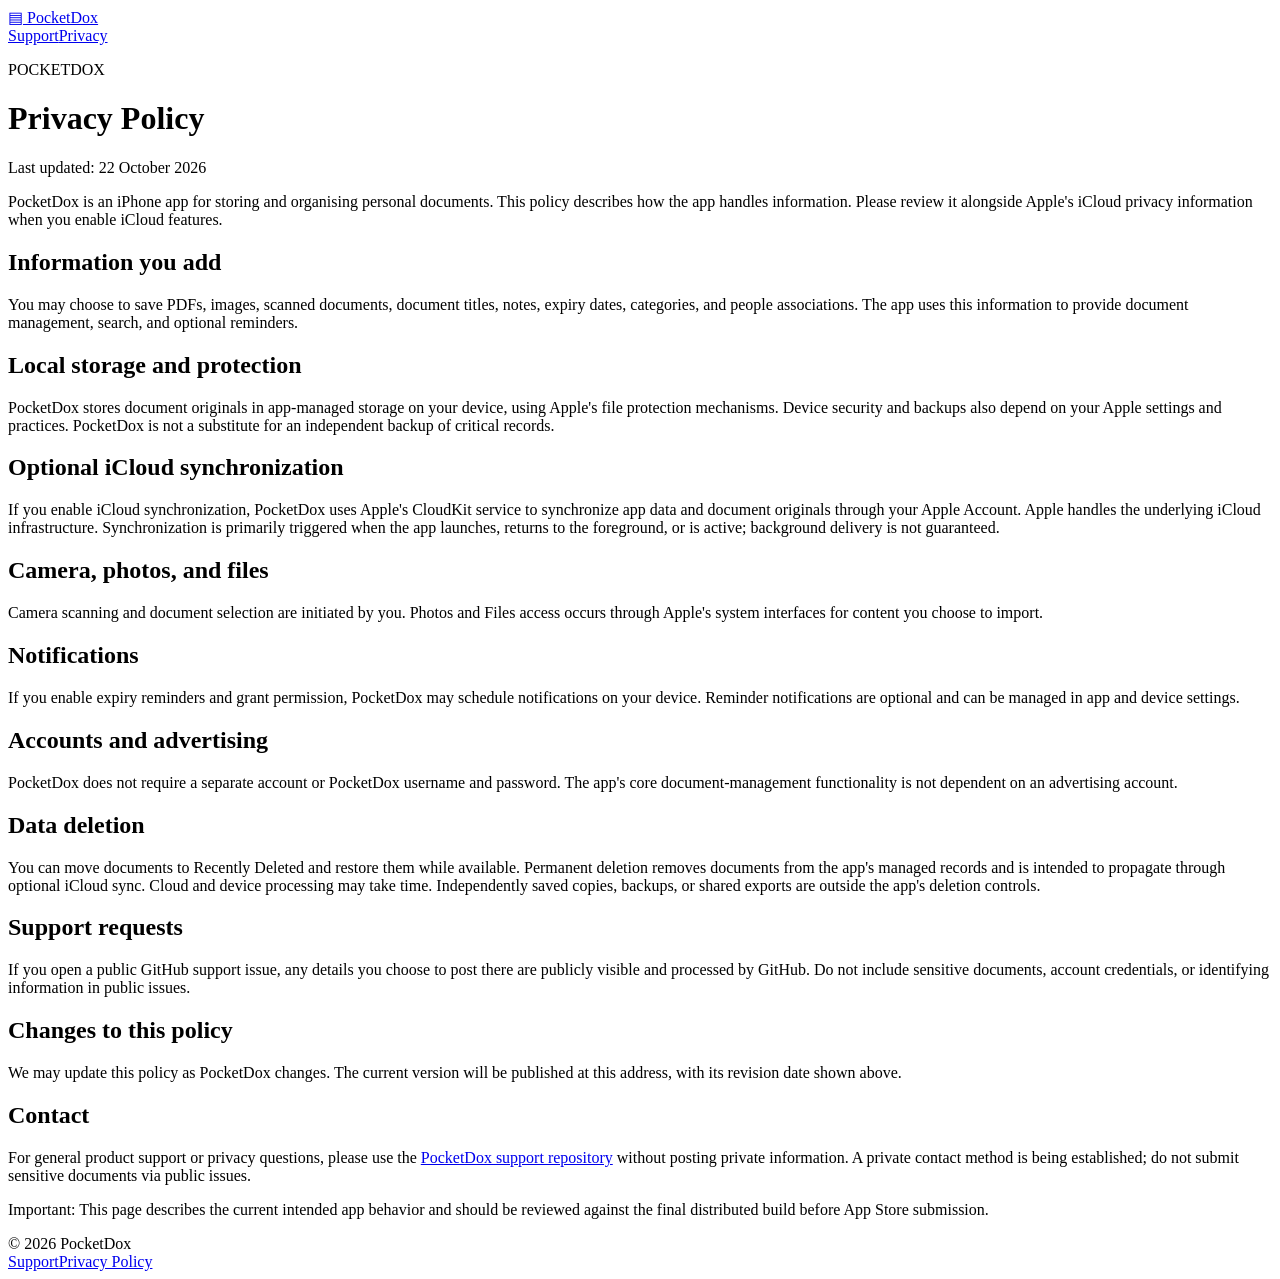
==== privacy.html @ bfcc425e "site: add PocketDox support and privacy site" ====
<!doctype html>
<html lang="en"><head><meta charset="utf-8"><meta name="viewport" content="width=device-width,initial-scale=1"><meta name="theme-color" content="#101e35"><meta name="description" content="PocketDox privacy policy."><title>Privacy Policy — PocketDox</title><link rel="stylesheet" href="style.css"></head><body><header class="top"><div class="wrap nav"><a class="wordmark" href="./"><span class="mark" aria-hidden="true">▤</span> PocketDox</a><nav aria-label="Main navigation"><a href="./">Support</a><a aria-current="page" href="privacy.html">Privacy</a></nav></div></header><main class="wrap policy"><p class="eyebrow">POCKETDOX</p><h1>Privacy Policy</h1><p class="updated">Last updated: 22 October 2026</p>
<p>PocketDox is an iPhone app for storing and organising personal documents. This policy describes how the app handles information. Please review it alongside Apple's iCloud privacy information when you enable iCloud features.</p>
<h2>Information you add</h2><p>You may choose to save PDFs, images, scanned documents, document titles, notes, expiry dates, categories, and people associations. The app uses this information to provide document management, search, and optional reminders.</p>
<h2>Local storage and protection</h2><p>PocketDox stores document originals in app-managed storage on your device, using Apple's file protection mechanisms. Device security and backups also depend on your Apple settings and practices. PocketDox is not a substitute for an independent backup of critical records.</p>
<h2>Optional iCloud synchronization</h2><p>If you enable iCloud synchronization, PocketDox uses Apple's CloudKit service to synchronize app data and document originals through your Apple Account. Apple handles the underlying iCloud infrastructure. Synchronization is primarily triggered when the app launches, returns to the foreground, or is active; background delivery is not guaranteed.</p>
<h2>Camera, photos, and files</h2><p>Camera scanning and document selection are initiated by you. Photos and Files access occurs through Apple's system interfaces for content you choose to import.</p>
<h2>Notifications</h2><p>If you enable expiry reminders and grant permission, PocketDox may schedule notifications on your device. Reminder notifications are optional and can be managed in app and device settings.</p>
<h2>Accounts and advertising</h2><p>PocketDox does not require a separate account or PocketDox username and password. The app's core document-management functionality is not dependent on an advertising account.</p>
<h2>Data deletion</h2><p>You can move documents to Recently Deleted and restore them while available. Permanent deletion removes documents from the app's managed records and is intended to propagate through optional iCloud sync. Cloud and device processing may take time. Independently saved copies, backups, or shared exports are outside the app's deletion controls.</p>
<h2>Support requests</h2><p>If you open a public GitHub support issue, any details you choose to post there are publicly visible and processed by GitHub. Do not include sensitive documents, account credentials, or identifying information in public issues.</p>
<h2>Changes to this policy</h2><p>We may update this policy as PocketDox changes. The current version will be published at this address, with its revision date shown above.</p>
<h2>Contact</h2><p>For general product support or privacy questions, please use the <a href="https://github.com/Butch-Works/pocketdox-support/issues/new">PocketDox support repository</a> without posting private information. A private contact method is being established; do not submit sensitive documents via public issues.</p>
<p class="updated">Important: This page describes the current intended app behavior and should be reviewed against the final distributed build before App Store submission.</p></main><footer><div class="wrap foot"><span>© 2026 PocketDox</span><div><a href="./">Support</a><a href="privacy.html">Privacy Policy</a></div></div></footer></body></html>
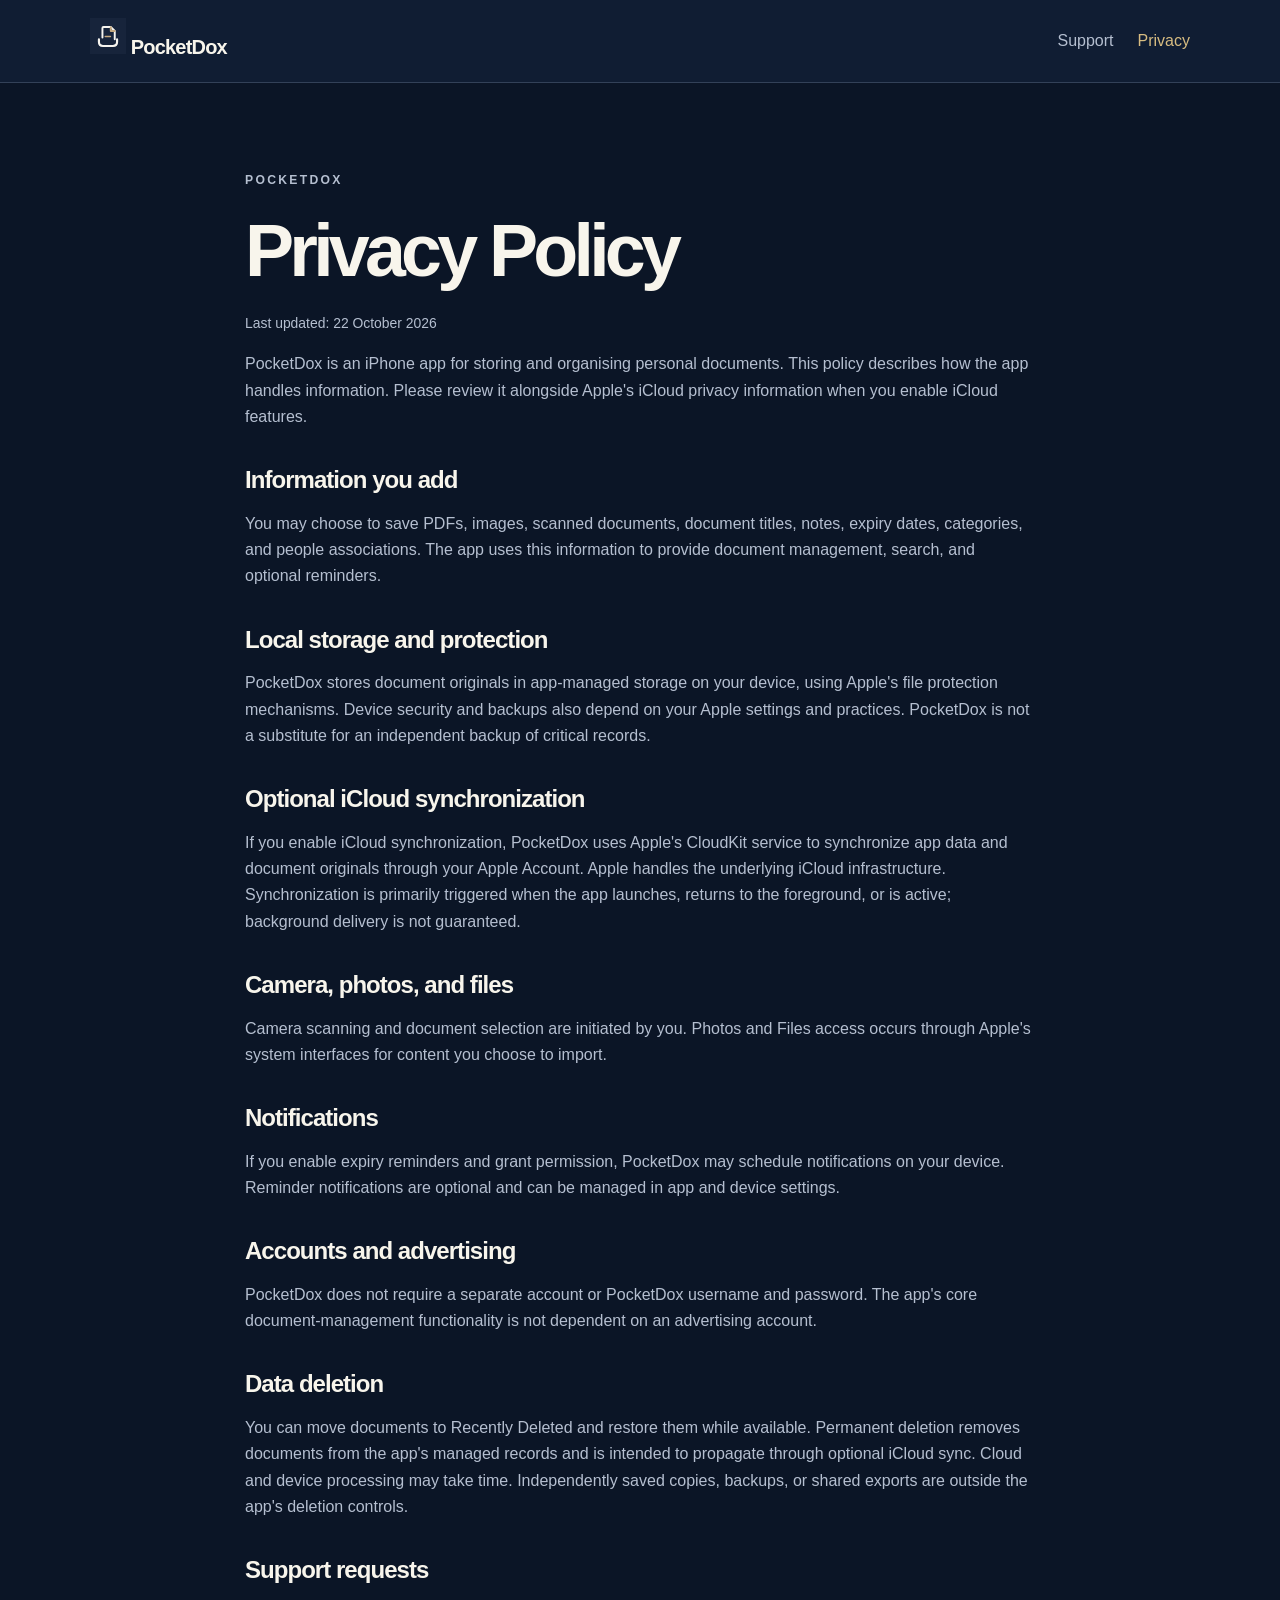
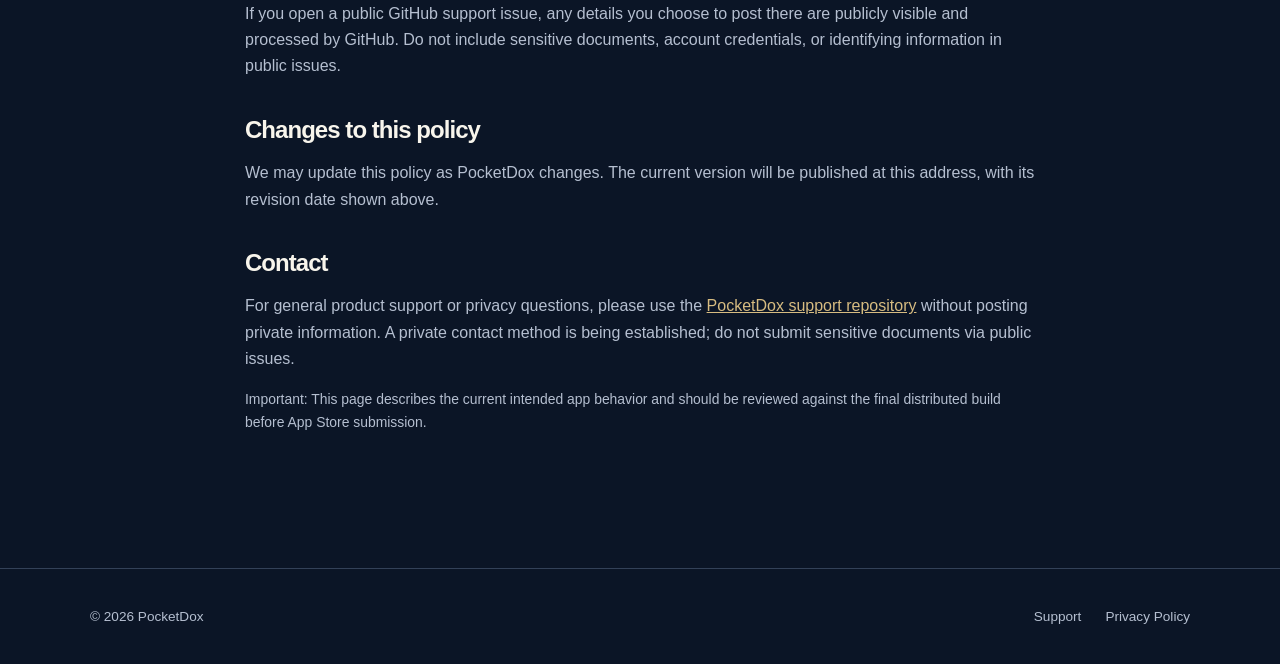
==== commit 82bd0697: "brand: use official PocketDox icon in site header and metadata" ====
--- a/privacy.html
+++ b/privacy.html
@@ -1,5 +1,5 @@
 <!doctype html>
-<html lang="en"><head><meta charset="utf-8"><meta name="viewport" content="width=device-width,initial-scale=1"><meta name="theme-color" content="#101e35"><meta name="description" content="PocketDox privacy policy."><title>Privacy Policy — PocketDox</title><link rel="stylesheet" href="style.css"></head><body><header class="top"><div class="wrap nav"><a class="wordmark" href="./"><span class="mark" aria-hidden="true">▤</span> PocketDox</a><nav aria-label="Main navigation"><a href="./">Support</a><a aria-current="page" href="privacy.html">Privacy</a></nav></div></header><main class="wrap policy"><p class="eyebrow">POCKETDOX</p><h1>Privacy Policy</h1><p class="updated">Last updated: 22 October 2026</p>
+<html lang="en"><head><meta charset="utf-8"><meta name="viewport" content="width=device-width,initial-scale=1"><meta name="theme-color" content="#101e35"><meta name="description" content="PocketDox privacy policy."><title>Privacy Policy — PocketDox</title><link rel="icon" type="image/svg+xml" href="assets/pocketdox-icon.svg"><link rel="apple-touch-icon" href="assets/pocketdox-icon.svg"><link rel="stylesheet" href="style.css"></head><body><header class="top"><div class="wrap nav"><a class="wordmark" href="./"><img class="brand-icon" src="assets/pocketdox-icon.svg" alt="" width="36" height="36"> PocketDox</a><nav aria-label="Main navigation"><a href="./">Support</a><a aria-current="page" href="privacy.html">Privacy</a></nav></div></header><main class="wrap policy"><p class="eyebrow">POCKETDOX</p><h1>Privacy Policy</h1><p class="updated">Last updated: 22 October 2026</p>
 <p>PocketDox is an iPhone app for storing and organising personal documents. This policy describes how the app handles information. Please review it alongside Apple's iCloud privacy information when you enable iCloud features.</p>
 <h2>Information you add</h2><p>You may choose to save PDFs, images, scanned documents, document titles, notes, expiry dates, categories, and people associations. The app uses this information to provide document management, search, and optional reminders.</p>
 <h2>Local storage and protection</h2><p>PocketDox stores document originals in app-managed storage on your device, using Apple's file protection mechanisms. Device security and backups also depend on your Apple settings and practices. PocketDox is not a substitute for an independent backup of critical records.</p>
--- a/style.css
+++ b/style.css
@@ -0,0 +1 @@
+:root{color-scheme:dark;--navy:#101e35;--deep:#0b1526;--gold:#d7bc81;--ivory:#f8f5ec;--muted:#b5bfd0;--line:#334158;font-family:-apple-system,BlinkMacSystemFont,"Segoe UI",sans-serif}*{box-sizing:border-box}html{scroll-behavior:smooth}body{margin:0;background:var(--deep);color:var(--ivory);line-height:1.65}a{color:inherit}.wrap{width:min(1100px,calc(100% - 44px));margin:auto}.top{background:rgba(16,30,53,.94);border-bottom:1px solid var(--line)}.nav,.foot{display:flex;align-items:center;justify-content:space-between;gap:20px}.nav{min-height:82px}.wordmark{text-decoration:none;font-weight:750;font-size:1.25rem;letter-spacing:-.04em}.mark{display:inline-grid;place-items:center;width:34px;height:34px;margin-right:7px;border:1px solid var(--gold);border-radius:10px;color:var(--gold)}nav,.foot div{display:flex;gap:24px}nav a,.foot a{text-decoration:none;color:var(--muted)}nav a:hover,nav a[aria-current=page],.foot a:hover{color:var(--gold)}.hero{padding:108px 0 108px}.eyebrow{font-size:.76rem;letter-spacing:.19em;font-weight:750;color:var(--gold)}h1{font-size:clamp(3rem,7.5vw,6rem);line-height:1.06;letter-spacing:-.065em;margin:22px 0}h1 em{font-style:normal;color:var(--gold)}.lead{font-size:1.2rem;color:var(--muted);max-width:600px}h2{font-size:clamp(1.8rem,3.6vw,2.8rem);line-height:1.18;letter-spacing:-.04em;margin:12px 0 30px}h3{font-size:1.21rem;margin:14px 0 10px;line-height:1.3}.section{padding:60px 0 90px}.grid{display:grid;grid-template-columns:repeat(3,1fr);gap:16px}.panel{background:var(--navy);border:1px solid var(--line);border-radius:18px;padding:30px}.panel p,.split p,.policy p{color:var(--muted)}.number{color:var(--gold);font-size:.82rem;font-weight:750}.action{display:inline-block;margin-top:25px;background:var(--gold);color:var(--deep);padding:13px 20px;text-decoration:none;font-weight:750;border-radius:10px}.action:hover{background:#f0d6a0}.split{display:grid;grid-template-columns:1.15fr 1fr;gap:55px;align-items:center}.split h2{max-width:430px}.textlink{color:var(--gold);font-weight:700}.contact .action{margin-top:8px}.small{font-size:.82rem}.policy{max-width:790px;padding:75px 0 120px}.policy h1{font-size:clamp(2.8rem,6vw,4.6rem)}.policy h2{font-size:1.5rem;margin:36px 0 9px}.policy a{color:var(--gold)}.updated{font-size:.87rem}footer{border-top:1px solid var(--line)}.foot{min-height:95px;color:var(--muted);font-size:.85rem}@media(max-width:800px){.grid{grid-template-columns:repeat(2,1fr)}.split{grid-template-columns:1fr;gap:18px}.hero{padding:76px 0}.section{padding:30px 0 60px}}@media(max-width:520px){.grid{grid-template-columns:1fr}.nav{min-height:70px}nav,.foot div{gap:14px}.foot{padding:22px 0;flex-wrap:wrap}h1{letter-spacing:-.05em}.panel{padding:23px}}@media(prefers-reduced-motion:reduce){html{scroll-behavior:auto}}
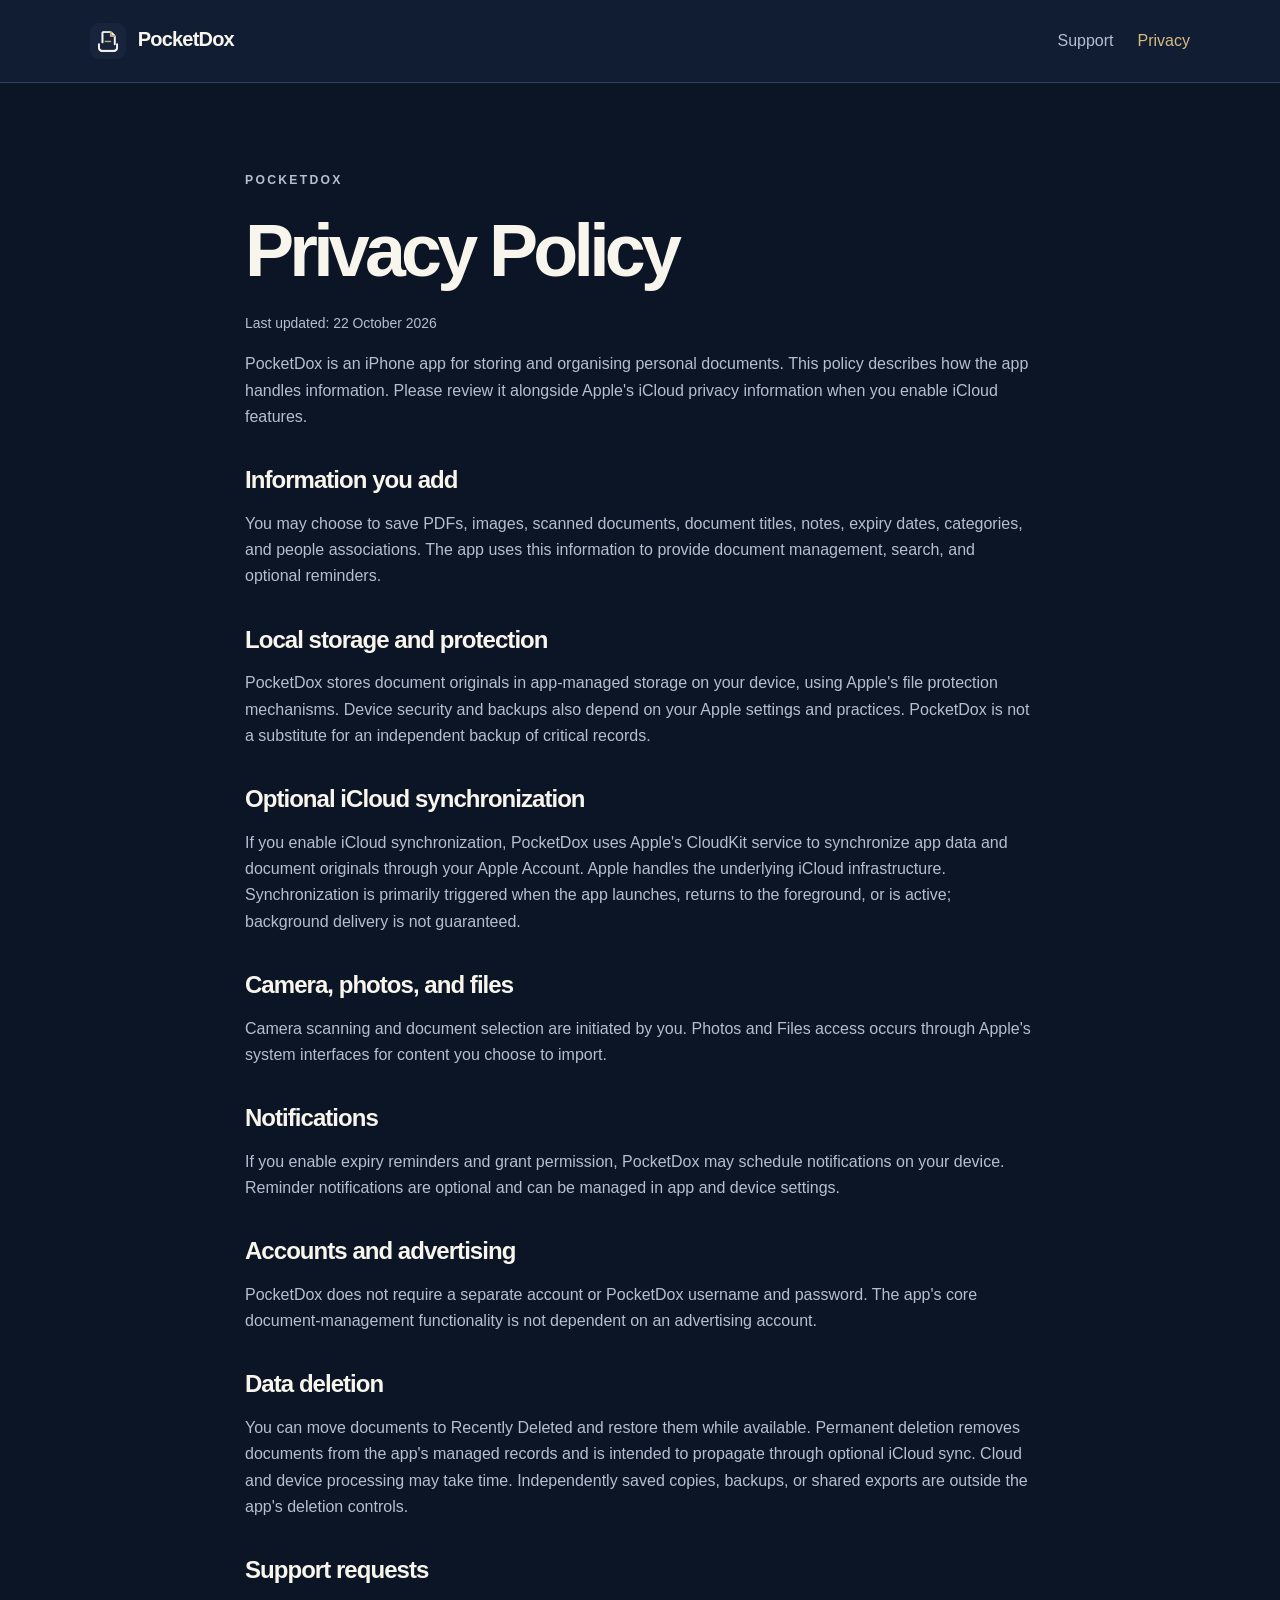
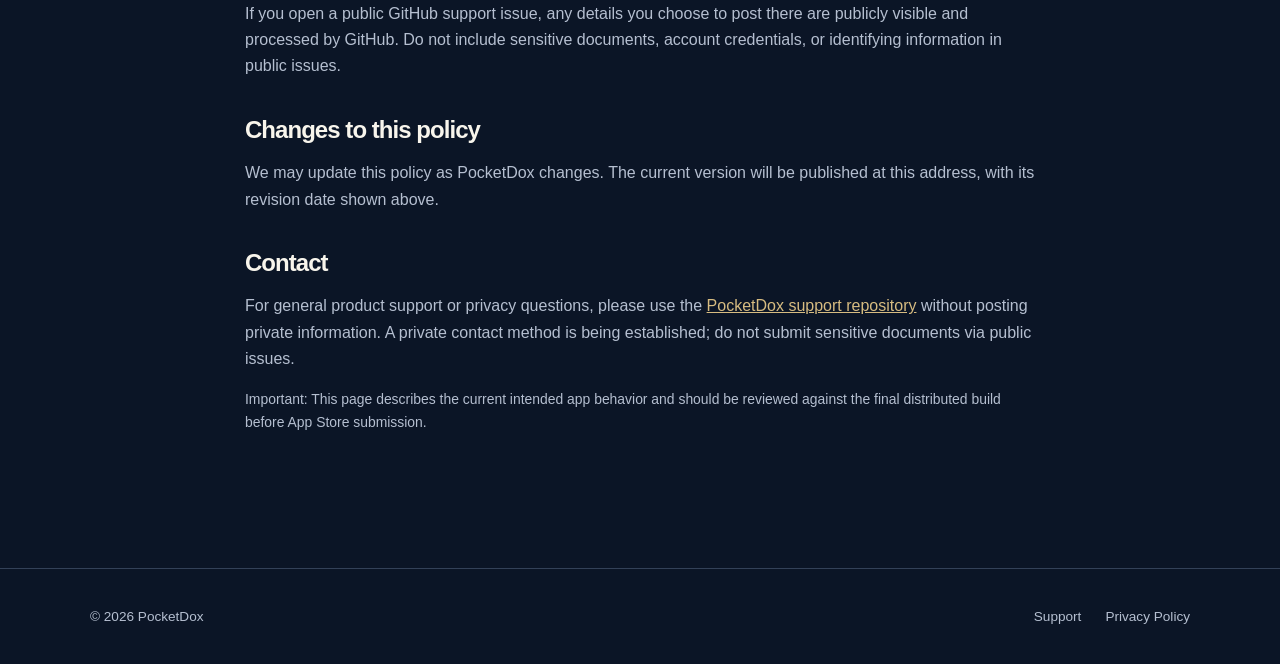
==== commit 85ffebd6: "brand: display exact iOS app icon instead of concept SVG" ====
--- a/privacy.html
+++ b/privacy.html
@@ -1,5 +1,5 @@
 <!doctype html>
-<html lang="en"><head><meta charset="utf-8"><meta name="viewport" content="width=device-width,initial-scale=1"><meta name="theme-color" content="#101e35"><meta name="description" content="PocketDox privacy policy."><title>Privacy Policy — PocketDox</title><link rel="icon" type="image/svg+xml" href="assets/pocketdox-icon.svg"><link rel="apple-touch-icon" href="assets/pocketdox-icon.svg"><link rel="stylesheet" href="style.css"></head><body><header class="top"><div class="wrap nav"><a class="wordmark" href="./"><img class="brand-icon" src="assets/pocketdox-icon.svg" alt="" width="36" height="36"> PocketDox</a><nav aria-label="Main navigation"><a href="./">Support</a><a aria-current="page" href="privacy.html">Privacy</a></nav></div></header><main class="wrap policy"><p class="eyebrow">POCKETDOX</p><h1>Privacy Policy</h1><p class="updated">Last updated: 22 October 2026</p>
+<html lang="en"><head><meta charset="utf-8"><meta name="viewport" content="width=device-width,initial-scale=1"><meta name="theme-color" content="#101e35"><meta name="description" content="PocketDox privacy policy."><title>Privacy Policy — PocketDox</title><link rel="icon" type="image/png" href="assets/pocketdox-app-icon.png"><link rel="apple-touch-icon" href="assets/pocketdox-app-icon.png"><link rel="stylesheet" href="style.css"></head><body><header class="top"><div class="wrap nav"><a class="wordmark" href="./"><img class="brand-icon" src="assets/pocketdox-app-icon.png" alt="" width="36" height="36"> PocketDox</a><nav aria-label="Main navigation"><a href="./">Support</a><a aria-current="page" href="privacy.html">Privacy</a></nav></div></header><main class="wrap policy"><p class="eyebrow">POCKETDOX</p><h1>Privacy Policy</h1><p class="updated">Last updated: 22 October 2026</p>
 <p>PocketDox is an iPhone app for storing and organising personal documents. This policy describes how the app handles information. Please review it alongside Apple's iCloud privacy information when you enable iCloud features.</p>
 <h2>Information you add</h2><p>You may choose to save PDFs, images, scanned documents, document titles, notes, expiry dates, categories, and people associations. The app uses this information to provide document management, search, and optional reminders.</p>
 <h2>Local storage and protection</h2><p>PocketDox stores document originals in app-managed storage on your device, using Apple's file protection mechanisms. Device security and backups also depend on your Apple settings and practices. PocketDox is not a substitute for an independent backup of critical records.</p>
--- a/style.css
+++ b/style.css
@@ -1 +1,2 @@
-:root{color-scheme:dark;--navy:#101e35;--deep:#0b1526;--gold:#d7bc81;--ivory:#f8f5ec;--muted:#b5bfd0;--line:#334158;font-family:-apple-system,BlinkMacSystemFont,"Segoe UI",sans-serif}*{box-sizing:border-box}html{scroll-behavior:smooth}body{margin:0;background:var(--deep);color:var(--ivory);line-height:1.65}a{color:inherit}.wrap{width:min(1100px,calc(100% - 44px));margin:auto}.top{background:rgba(16,30,53,.94);border-bottom:1px solid var(--line)}.nav,.foot{display:flex;align-items:center;justify-content:space-between;gap:20px}.nav{min-height:82px}.wordmark{text-decoration:none;font-weight:750;font-size:1.25rem;letter-spacing:-.04em}.mark{display:inline-grid;place-items:center;width:34px;height:34px;margin-right:7px;border:1px solid var(--gold);border-radius:10px;color:var(--gold)}nav,.foot div{display:flex;gap:24px}nav a,.foot a{text-decoration:none;color:var(--muted)}nav a:hover,nav a[aria-current=page],.foot a:hover{color:var(--gold)}.hero{padding:108px 0 108px}.eyebrow{font-size:.76rem;letter-spacing:.19em;font-weight:750;color:var(--gold)}h1{font-size:clamp(3rem,7.5vw,6rem);line-height:1.06;letter-spacing:-.065em;margin:22px 0}h1 em{font-style:normal;color:var(--gold)}.lead{font-size:1.2rem;color:var(--muted);max-width:600px}h2{font-size:clamp(1.8rem,3.6vw,2.8rem);line-height:1.18;letter-spacing:-.04em;margin:12px 0 30px}h3{font-size:1.21rem;margin:14px 0 10px;line-height:1.3}.section{padding:60px 0 90px}.grid{display:grid;grid-template-columns:repeat(3,1fr);gap:16px}.panel{background:var(--navy);border:1px solid var(--line);border-radius:18px;padding:30px}.panel p,.split p,.policy p{color:var(--muted)}.number{color:var(--gold);font-size:.82rem;font-weight:750}.action{display:inline-block;margin-top:25px;background:var(--gold);color:var(--deep);padding:13px 20px;text-decoration:none;font-weight:750;border-radius:10px}.action:hover{background:#f0d6a0}.split{display:grid;grid-template-columns:1.15fr 1fr;gap:55px;align-items:center}.split h2{max-width:430px}.textlink{color:var(--gold);font-weight:700}.contact .action{margin-top:8px}.small{font-size:.82rem}.policy{max-width:790px;padding:75px 0 120px}.policy h1{font-size:clamp(2.8rem,6vw,4.6rem)}.policy h2{font-size:1.5rem;margin:36px 0 9px}.policy a{color:var(--gold)}.updated{font-size:.87rem}footer{border-top:1px solid var(--line)}.foot{min-height:95px;color:var(--muted);font-size:.85rem}@media(max-width:800px){.grid{grid-template-columns:repeat(2,1fr)}.split{grid-template-columns:1fr;gap:18px}.hero{padding:76px 0}.section{padding:30px 0 60px}}@media(max-width:520px){.grid{grid-template-columns:1fr}.nav{min-height:70px}nav,.foot div{gap:14px}.foot{padding:22px 0;flex-wrap:wrap}h1{letter-spacing:-.05em}.panel{padding:23px}}@media(prefers-reduced-motion:reduce){html{scroll-behavior:auto}}+:root{color-scheme:dark;--navy:#101e35;--deep:#0b1526;--gold:#d7bc81;--ivory:#f8f5ec;--muted:#b5bfd0;--line:#334158;font-family:-apple-system,BlinkMacSystemFont,"Segoe UI",sans-serif}*{box-sizing:border-box}html{scroll-behavior:smooth}body{margin:0;background:var(--deep);color:var(--ivory);line-height:1.65}a{color:inherit}.wrap{width:min(1100px,calc(100% - 44px));margin:auto}.top{background:rgba(16,30,53,.94);border-bottom:1px solid var(--line)}.nav,.foot{display:flex;align-items:center;justify-content:space-between;gap:20px}.nav{min-height:82px}.wordmark{text-decoration:none;font-weight:750;font-size:1.25rem;letter-spacing:-.04em}.mark{display:inline-grid;place-items:center;width:34px;height:34px;margin-right:7px;border:1px solid var(--gold);border-radius:10px;color:var(--gold)}nav,.foot div{display:flex;gap:24px}nav a,.foot a{text-decoration:none;color:var(--muted)}nav a:hover,nav a[aria-current=page],.foot a:hover{color:var(--gold)}.hero{padding:108px 0 108px}.eyebrow{font-size:.76rem;letter-spacing:.19em;font-weight:750;color:var(--gold)}h1{font-size:clamp(3rem,7.5vw,6rem);line-height:1.06;letter-spacing:-.065em;margin:22px 0}h1 em{font-style:normal;color:var(--gold)}.lead{font-size:1.2rem;color:var(--muted);max-width:600px}h2{font-size:clamp(1.8rem,3.6vw,2.8rem);line-height:1.18;letter-spacing:-.04em;margin:12px 0 30px}h3{font-size:1.21rem;margin:14px 0 10px;line-height:1.3}.section{padding:60px 0 90px}.grid{display:grid;grid-template-columns:repeat(3,1fr);gap:16px}.panel{background:var(--navy);border:1px solid var(--line);border-radius:18px;padding:30px}.panel p,.split p,.policy p{color:var(--muted)}.number{color:var(--gold);font-size:.82rem;font-weight:750}.action{display:inline-block;margin-top:25px;background:var(--gold);color:var(--deep);padding:13px 20px;text-decoration:none;font-weight:750;border-radius:10px}.action:hover{background:#f0d6a0}.split{display:grid;grid-template-columns:1.15fr 1fr;gap:55px;align-items:center}.split h2{max-width:430px}.textlink{color:var(--gold);font-weight:700}.contact .action{margin-top:8px}.small{font-size:.82rem}.policy{max-width:790px;padding:75px 0 120px}.policy h1{font-size:clamp(2.8rem,6vw,4.6rem)}.policy h2{font-size:1.5rem;margin:36px 0 9px}.policy a{color:var(--gold)}.updated{font-size:.87rem}footer{border-top:1px solid var(--line)}.foot{min-height:95px;color:var(--muted);font-size:.85rem}@media(max-width:800px){.grid{grid-template-columns:repeat(2,1fr)}.split{grid-template-columns:1fr;gap:18px}.hero{padding:76px 0}.section{padding:30px 0 60px}}@media(max-width:520px){.grid{grid-template-columns:1fr}.nav{min-height:70px}nav,.foot div{gap:14px}.foot{padding:22px 0;flex-wrap:wrap}h1{letter-spacing:-.05em}.panel{padding:23px}}@media(prefers-reduced-motion:reduce){html{scroll-behavior:auto}}
+.brand-icon{display:inline-block;vertical-align:middle;border-radius:9px;margin-right:7px}.hero-icon{display:block;border-radius:20px;margin-bottom:24px;box-shadow:0 12px 36px rgba(0,0,0,.2)}
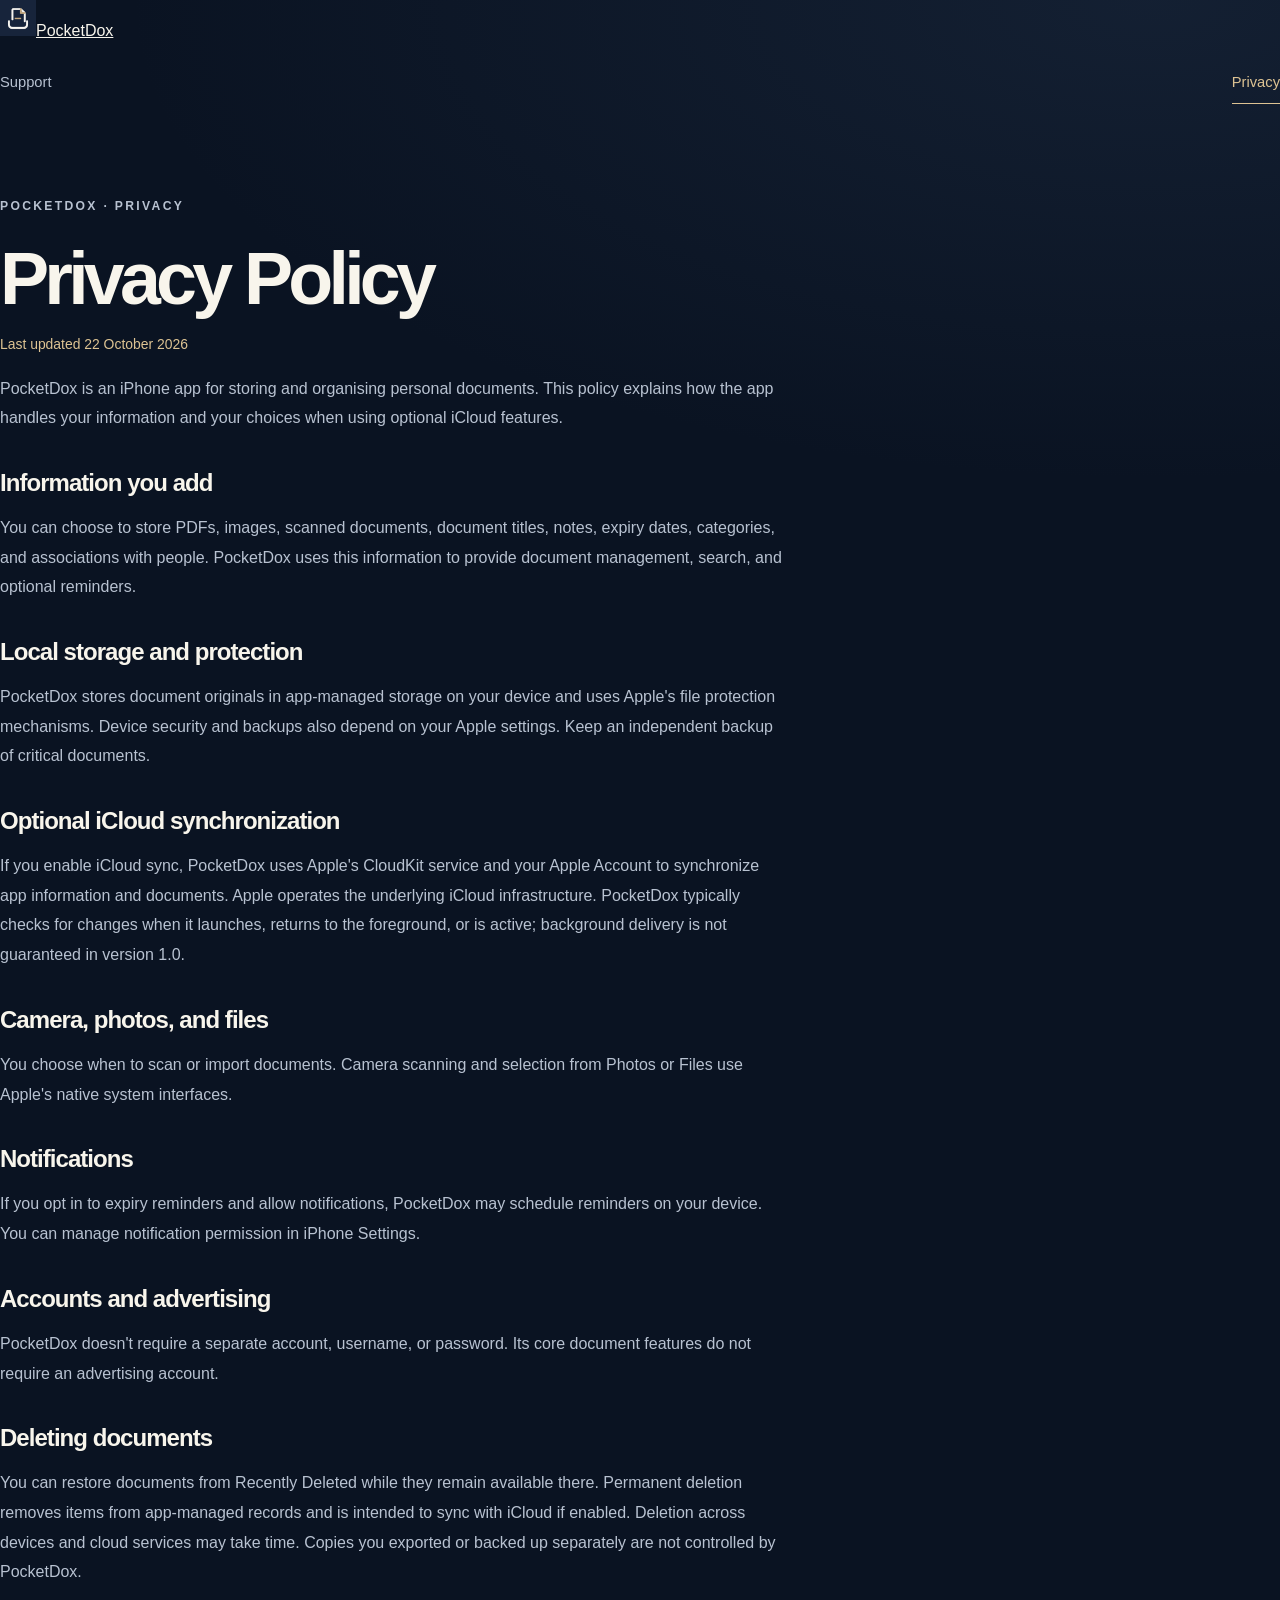
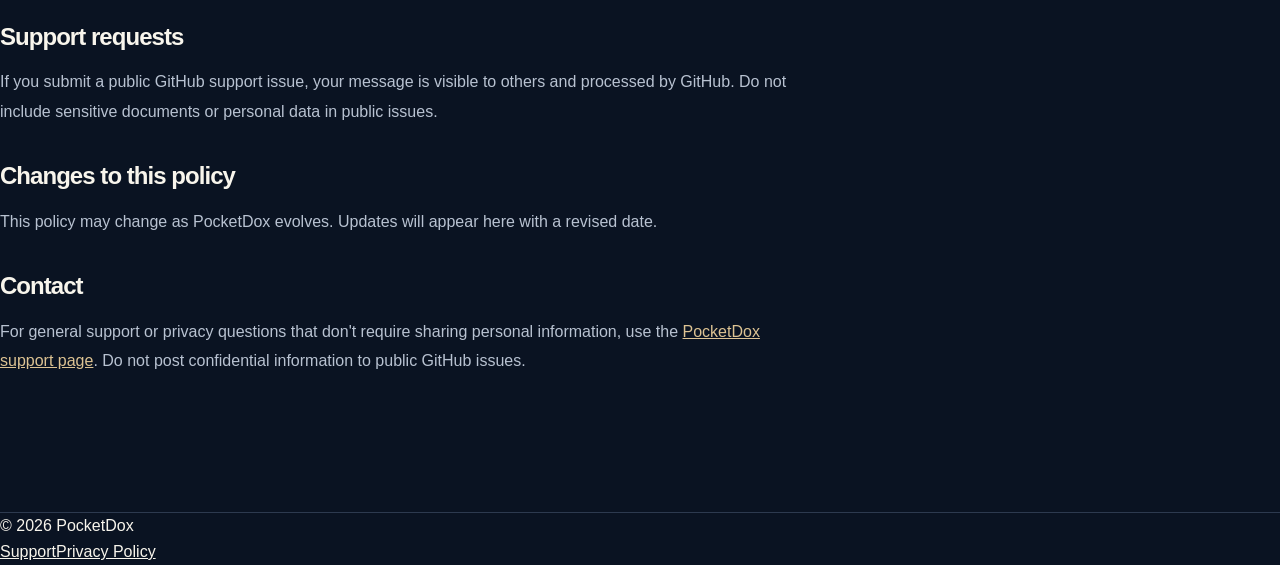
==== commit 21424880: "design: align support site with PocketDox app branding and simplify UX" ====
--- a/privacy.html
+++ b/privacy.html
@@ -1,14 +1,27 @@
 <!doctype html>
-<html lang="en"><head><meta charset="utf-8"><meta name="viewport" content="width=device-width,initial-scale=1"><meta name="theme-color" content="#101e35"><meta name="description" content="PocketDox privacy policy."><title>Privacy Policy — PocketDox</title><link rel="icon" type="image/png" href="assets/pocketdox-app-icon.png"><link rel="apple-touch-icon" href="assets/pocketdox-app-icon.png"><link rel="stylesheet" href="style.css"></head><body><header class="top"><div class="wrap nav"><a class="wordmark" href="./"><img class="brand-icon" src="assets/pocketdox-app-icon.png" alt="" width="36" height="36"> PocketDox</a><nav aria-label="Main navigation"><a href="./">Support</a><a aria-current="page" href="privacy.html">Privacy</a></nav></div></header><main class="wrap policy"><p class="eyebrow">POCKETDOX</p><h1>Privacy Policy</h1><p class="updated">Last updated: 22 October 2026</p>
-<p>PocketDox is an iPhone app for storing and organising personal documents. This policy describes how the app handles information. Please review it alongside Apple's iCloud privacy information when you enable iCloud features.</p>
-<h2>Information you add</h2><p>You may choose to save PDFs, images, scanned documents, document titles, notes, expiry dates, categories, and people associations. The app uses this information to provide document management, search, and optional reminders.</p>
-<h2>Local storage and protection</h2><p>PocketDox stores document originals in app-managed storage on your device, using Apple's file protection mechanisms. Device security and backups also depend on your Apple settings and practices. PocketDox is not a substitute for an independent backup of critical records.</p>
-<h2>Optional iCloud synchronization</h2><p>If you enable iCloud synchronization, PocketDox uses Apple's CloudKit service to synchronize app data and document originals through your Apple Account. Apple handles the underlying iCloud infrastructure. Synchronization is primarily triggered when the app launches, returns to the foreground, or is active; background delivery is not guaranteed.</p>
-<h2>Camera, photos, and files</h2><p>Camera scanning and document selection are initiated by you. Photos and Files access occurs through Apple's system interfaces for content you choose to import.</p>
-<h2>Notifications</h2><p>If you enable expiry reminders and grant permission, PocketDox may schedule notifications on your device. Reminder notifications are optional and can be managed in app and device settings.</p>
-<h2>Accounts and advertising</h2><p>PocketDox does not require a separate account or PocketDox username and password. The app's core document-management functionality is not dependent on an advertising account.</p>
-<h2>Data deletion</h2><p>You can move documents to Recently Deleted and restore them while available. Permanent deletion removes documents from the app's managed records and is intended to propagate through optional iCloud sync. Cloud and device processing may take time. Independently saved copies, backups, or shared exports are outside the app's deletion controls.</p>
-<h2>Support requests</h2><p>If you open a public GitHub support issue, any details you choose to post there are publicly visible and processed by GitHub. Do not include sensitive documents, account credentials, or identifying information in public issues.</p>
-<h2>Changes to this policy</h2><p>We may update this policy as PocketDox changes. The current version will be published at this address, with its revision date shown above.</p>
-<h2>Contact</h2><p>For general product support or privacy questions, please use the <a href="https://github.com/Butch-Works/pocketdox-support/issues/new">PocketDox support repository</a> without posting private information. A private contact method is being established; do not submit sensitive documents via public issues.</p>
-<p class="updated">Important: This page describes the current intended app behavior and should be reviewed against the final distributed build before App Store submission.</p></main><footer><div class="wrap foot"><span>© 2026 PocketDox</span><div><a href="./">Support</a><a href="privacy.html">Privacy Policy</a></div></div></footer></body></html>+<html lang="en">
+<head>
+  <meta charset="utf-8"><meta name="viewport" content="width=device-width, initial-scale=1">
+  <meta name="theme-color" content="#FCFBF8"><meta name="description" content="How PocketDox handles your documents and optional iCloud sync.">
+  <title>Privacy Policy — PocketDox</title>
+  <link rel="icon" type="image/png" href="assets/pocketdox-app-icon.png"><link rel="apple-touch-icon" href="assets/pocketdox-app-icon.png"><link rel="stylesheet" href="style.css">
+</head>
+<body>
+<a class="skip-link" href="#main">Skip to content</a>
+<header class="site-header"><div class="shell header-inner"><a class="brand" href="./" aria-label="PocketDox home"><img src="assets/pocketdox-app-icon.png" alt="" width="36" height="36"><span>PocketDox</span></a><nav class="nav" aria-label="Main navigation"><a href="./">Support</a><a class="current" aria-current="page" href="privacy.html">Privacy</a></nav></div></header>
+<main id="main" class="shell policy">
+<p class="eyebrow">POCKETDOX · PRIVACY</p><h1>Privacy Policy</h1><p class="updated">Last updated 22 October 2026</p>
+<p class="policy-intro">PocketDox is an iPhone app for storing and organising personal documents. This policy explains how the app handles your information and your choices when using optional iCloud features.</p>
+<h2>Information you add</h2><p>You can choose to store PDFs, images, scanned documents, document titles, notes, expiry dates, categories, and associations with people. PocketDox uses this information to provide document management, search, and optional reminders.</p>
+<h2>Local storage and protection</h2><p>PocketDox stores document originals in app-managed storage on your device and uses Apple's file protection mechanisms. Device security and backups also depend on your Apple settings. Keep an independent backup of critical documents.</p>
+<h2>Optional iCloud synchronization</h2><p>If you enable iCloud sync, PocketDox uses Apple's CloudKit service and your Apple Account to synchronize app information and documents. Apple operates the underlying iCloud infrastructure. PocketDox typically checks for changes when it launches, returns to the foreground, or is active; background delivery is not guaranteed in version 1.0.</p>
+<h2>Camera, photos, and files</h2><p>You choose when to scan or import documents. Camera scanning and selection from Photos or Files use Apple's native system interfaces.</p>
+<h2>Notifications</h2><p>If you opt in to expiry reminders and allow notifications, PocketDox may schedule reminders on your device. You can manage notification permission in iPhone Settings.</p>
+<h2>Accounts and advertising</h2><p>PocketDox doesn't require a separate account, username, or password. Its core document features do not require an advertising account.</p>
+<h2>Deleting documents</h2><p>You can restore documents from Recently Deleted while they remain available there. Permanent deletion removes items from app-managed records and is intended to sync with iCloud if enabled. Deletion across devices and cloud services may take time. Copies you exported or backed up separately are not controlled by PocketDox.</p>
+<h2>Support requests</h2><p>If you submit a public GitHub support issue, your message is visible to others and processed by GitHub. Do not include sensitive documents or personal data in public issues.</p>
+<h2>Changes to this policy</h2><p>This policy may change as PocketDox evolves. Updates will appear here with a revised date.</p>
+<h2>Contact</h2><p>For general support or privacy questions that don't require sharing personal information, use the <a href="https://github.com/Butch-Works/pocketdox-support/issues/new" target="_blank" rel="noopener noreferrer">PocketDox support page</a>. Do not post confidential information to public GitHub issues.</p>
+</main>
+<footer class="site-footer"><div class="shell footer-inner"><span>© 2026 PocketDox</span><div class="footer-links"><a href="./">Support</a><a href="privacy.html">Privacy Policy</a></div></div></footer>
+</body></html>
--- a/style.css
+++ b/style.css
@@ -1,2 +1,25 @@
 :root{color-scheme:dark;--navy:#101e35;--deep:#0b1526;--gold:#d7bc81;--ivory:#f8f5ec;--muted:#b5bfd0;--line:#334158;font-family:-apple-system,BlinkMacSystemFont,"Segoe UI",sans-serif}*{box-sizing:border-box}html{scroll-behavior:smooth}body{margin:0;background:var(--deep);color:var(--ivory);line-height:1.65}a{color:inherit}.wrap{width:min(1100px,calc(100% - 44px));margin:auto}.top{background:rgba(16,30,53,.94);border-bottom:1px solid var(--line)}.nav,.foot{display:flex;align-items:center;justify-content:space-between;gap:20px}.nav{min-height:82px}.wordmark{text-decoration:none;font-weight:750;font-size:1.25rem;letter-spacing:-.04em}.mark{display:inline-grid;place-items:center;width:34px;height:34px;margin-right:7px;border:1px solid var(--gold);border-radius:10px;color:var(--gold)}nav,.foot div{display:flex;gap:24px}nav a,.foot a{text-decoration:none;color:var(--muted)}nav a:hover,nav a[aria-current=page],.foot a:hover{color:var(--gold)}.hero{padding:108px 0 108px}.eyebrow{font-size:.76rem;letter-spacing:.19em;font-weight:750;color:var(--gold)}h1{font-size:clamp(3rem,7.5vw,6rem);line-height:1.06;letter-spacing:-.065em;margin:22px 0}h1 em{font-style:normal;color:var(--gold)}.lead{font-size:1.2rem;color:var(--muted);max-width:600px}h2{font-size:clamp(1.8rem,3.6vw,2.8rem);line-height:1.18;letter-spacing:-.04em;margin:12px 0 30px}h3{font-size:1.21rem;margin:14px 0 10px;line-height:1.3}.section{padding:60px 0 90px}.grid{display:grid;grid-template-columns:repeat(3,1fr);gap:16px}.panel{background:var(--navy);border:1px solid var(--line);border-radius:18px;padding:30px}.panel p,.split p,.policy p{color:var(--muted)}.number{color:var(--gold);font-size:.82rem;font-weight:750}.action{display:inline-block;margin-top:25px;background:var(--gold);color:var(--deep);padding:13px 20px;text-decoration:none;font-weight:750;border-radius:10px}.action:hover{background:#f0d6a0}.split{display:grid;grid-template-columns:1.15fr 1fr;gap:55px;align-items:center}.split h2{max-width:430px}.textlink{color:var(--gold);font-weight:700}.contact .action{margin-top:8px}.small{font-size:.82rem}.policy{max-width:790px;padding:75px 0 120px}.policy h1{font-size:clamp(2.8rem,6vw,4.6rem)}.policy h2{font-size:1.5rem;margin:36px 0 9px}.policy a{color:var(--gold)}.updated{font-size:.87rem}footer{border-top:1px solid var(--line)}.foot{min-height:95px;color:var(--muted);font-size:.85rem}@media(max-width:800px){.grid{grid-template-columns:repeat(2,1fr)}.split{grid-template-columns:1fr;gap:18px}.hero{padding:76px 0}.section{padding:30px 0 60px}}@media(max-width:520px){.grid{grid-template-columns:1fr}.nav{min-height:70px}nav,.foot div{gap:14px}.foot{padding:22px 0;flex-wrap:wrap}h1{letter-spacing:-.05em}.panel{padding:23px}}@media(prefers-reduced-motion:reduce){html{scroll-behavior:auto}}
 .brand-icon{display:inline-block;vertical-align:middle;border-radius:9px;margin-right:7px}.hero-icon{display:block;border-radius:20px;margin-bottom:24px;box-shadow:0 12px 36px rgba(0,0,0,.2)}
+
+
+/* Refined support experience */
+:root{--deep:#0a1322;--navy:#12223a;--line:#2d3a4f;--gold:#ddc393;--muted:#b8c2d1}
+body{background:radial-gradient(ellipse 80% 480px at 90% 0%,rgba(47,68,97,.26),transparent),var(--deep);-webkit-font-smoothing:antialiased}
+a:focus-visible,summary:focus-visible{outline:2px solid var(--gold);outline-offset:5px;border-radius:5px}
+.skip-link{position:absolute;top:-100px;left:12px;background:var(--gold);color:var(--deep);padding:10px 16px;z-index:30}.skip-link:focus{top:12px}
+.top{position:sticky;top:0;z-index:10;backdrop-filter:blur(18px);-webkit-backdrop-filter:blur(18px);background:rgba(10,19,34,.88)}
+.nav{min-height:76px}.wordmark{display:inline-flex;align-items:center;gap:9px;letter-spacing:-.035em}.brand-icon{margin:0;border-radius:9px}
+nav a{padding:9px 0;font-size:.92rem}nav a[aria-current=page]{border-bottom:1px solid var(--gold)}
+.hero{min-height:530px;padding:90px 0 105px;position:relative;display:flex;align-items:center;justify-content:space-between;gap:50px;isolation:isolate}
+.hero-content{position:relative;z-index:1;max-width:690px}.hero-glow{position:absolute;right:0;top:7%;width:410px;height:410px;border-radius:50%;background:radial-gradient(circle,rgba(215,188,129,.12),transparent 70%);pointer-events:none;z-index:-1}
+.hero h1{font-size:clamp(3.1rem,6.5vw,5.65rem);margin:15px 0 20px}.hero-icon{width:58px;height:58px;border-radius:14px;margin-bottom:25px;box-shadow:0 8px 28px rgba(0,0,0,.22)}
+.hero-decoration{flex:0 0 260px;display:grid;place-items:center;aspect-ratio:1;border-radius:48px;border:1px solid rgba(221,195,147,.13);background:linear-gradient(145deg,rgba(221,195,147,.055),rgba(32,48,72,.12));transform:rotate(-7deg)}
+.hero-decoration img{width:75%;height:auto;border-radius:23%;box-shadow:0 24px 55px rgba(0,0,0,.3)}
+.hero-actions{display:flex;align-items:center;gap:24px;flex-wrap:wrap;margin-top:30px}.hero-actions .action{margin-top:0}.secondary-action{text-decoration:none;color:var(--ivory);font-weight:650}.secondary-action:hover,.textlink:hover{color:var(--gold)}
+.section{padding:65px 0 95px}.help-section{border-top:1px solid var(--line)}.section-heading{display:flex;justify-content:space-between;align-items:end;gap:20px;margin-bottom:33px}.section-heading h2{margin-bottom:10px}.section-intro{color:var(--muted);margin:0}.section-count{font-size:.7rem;letter-spacing:.14em;color:var(--muted);white-space:nowrap;padding-bottom:6px}
+.faq-list{border-top:1px solid var(--line)}.faq-item{border-bottom:1px solid var(--line)}.faq-item summary{list-style:none;display:flex;align-items:center;justify-content:space-between;gap:22px;cursor:pointer;padding:23px 4px}.faq-item summary::-webkit-details-marker{display:none}.faq-title{display:flex;align-items:center;gap:25px}.faq-category{min-width:145px;font-size:.75rem;letter-spacing:.08em;text-transform:uppercase;color:var(--gold)}.faq-title strong{font-size:1.13rem;letter-spacing:-.01em;font-weight:620}.faq-toggle{width:31px;height:31px;flex-shrink:0;border:1px solid var(--line);border-radius:50%;display:grid;place-items:center;color:var(--gold)}.faq-toggle:before{content:"+";font-size:1.35rem;line-height:1}.faq-item[open] .faq-toggle:before{content:"−"}.faq-item[open] summary{padding-bottom:10px}.faq-answer{padding:0 58px 22px 170px;max-width:850px}.faq-answer p{margin:0;color:var(--muted);line-height:1.8}
+.split{border-top:1px solid var(--line);gap:85px}.split>div:first-child p:not(.eyebrow){max-width:490px}.contact{position:relative;background:linear-gradient(145deg,#192b44,#111f34);padding:38px}.contact-symbol{position:absolute;right:30px;top:24px;color:var(--gold);font-size:2rem}.contact h3{font-size:1.7rem;letter-spacing:-.035em}.contact .small{border-top:1px solid var(--line);padding-top:18px;margin-top:25px}.contact .small strong{color:var(--ivory)}
+.policy{line-height:1.85}.policy>p:first-of-type{margin-top:0}.policy h2{scroll-margin-top:110px}.policy h1{margin-bottom:10px}.policy .updated{color:var(--gold)}
+@media(max-width:900px){.hero-decoration{flex-basis:190px}.split{gap:36px}.faq-category{min-width:120px}.faq-answer{padding-left:145px}}
+@media(max-width:650px){.hero{min-height:0;padding:64px 0 75px}.hero-decoration,.hero-glow{display:none}.hero h1{font-size:clamp(3rem,12vw,4.6rem)}.hero-icon{margin-bottom:22px}.hero-actions{gap:20px}.section{padding:52px 0 70px}.section-heading{align-items:start}.section-count{display:none}.faq-item summary{padding:20px 2px}.faq-title{display:block}.faq-category{display:block;margin-bottom:4px;font-size:.68rem}.faq-title strong{font-size:1.03rem}.faq-answer{padding:0 35px 22px 2px}.split{gap:26px}.contact{padding:28px}.nav{min-height:68px}.wordmark{font-size:1.13rem}.brand-icon{width:33px;height:33px}}
+@media(prefers-reduced-motion:no-preference){.action,.secondary-action,.textlink{transition:background .2s,color .2s,transform .2s}.action:hover{transform:translateY(-2px)}}
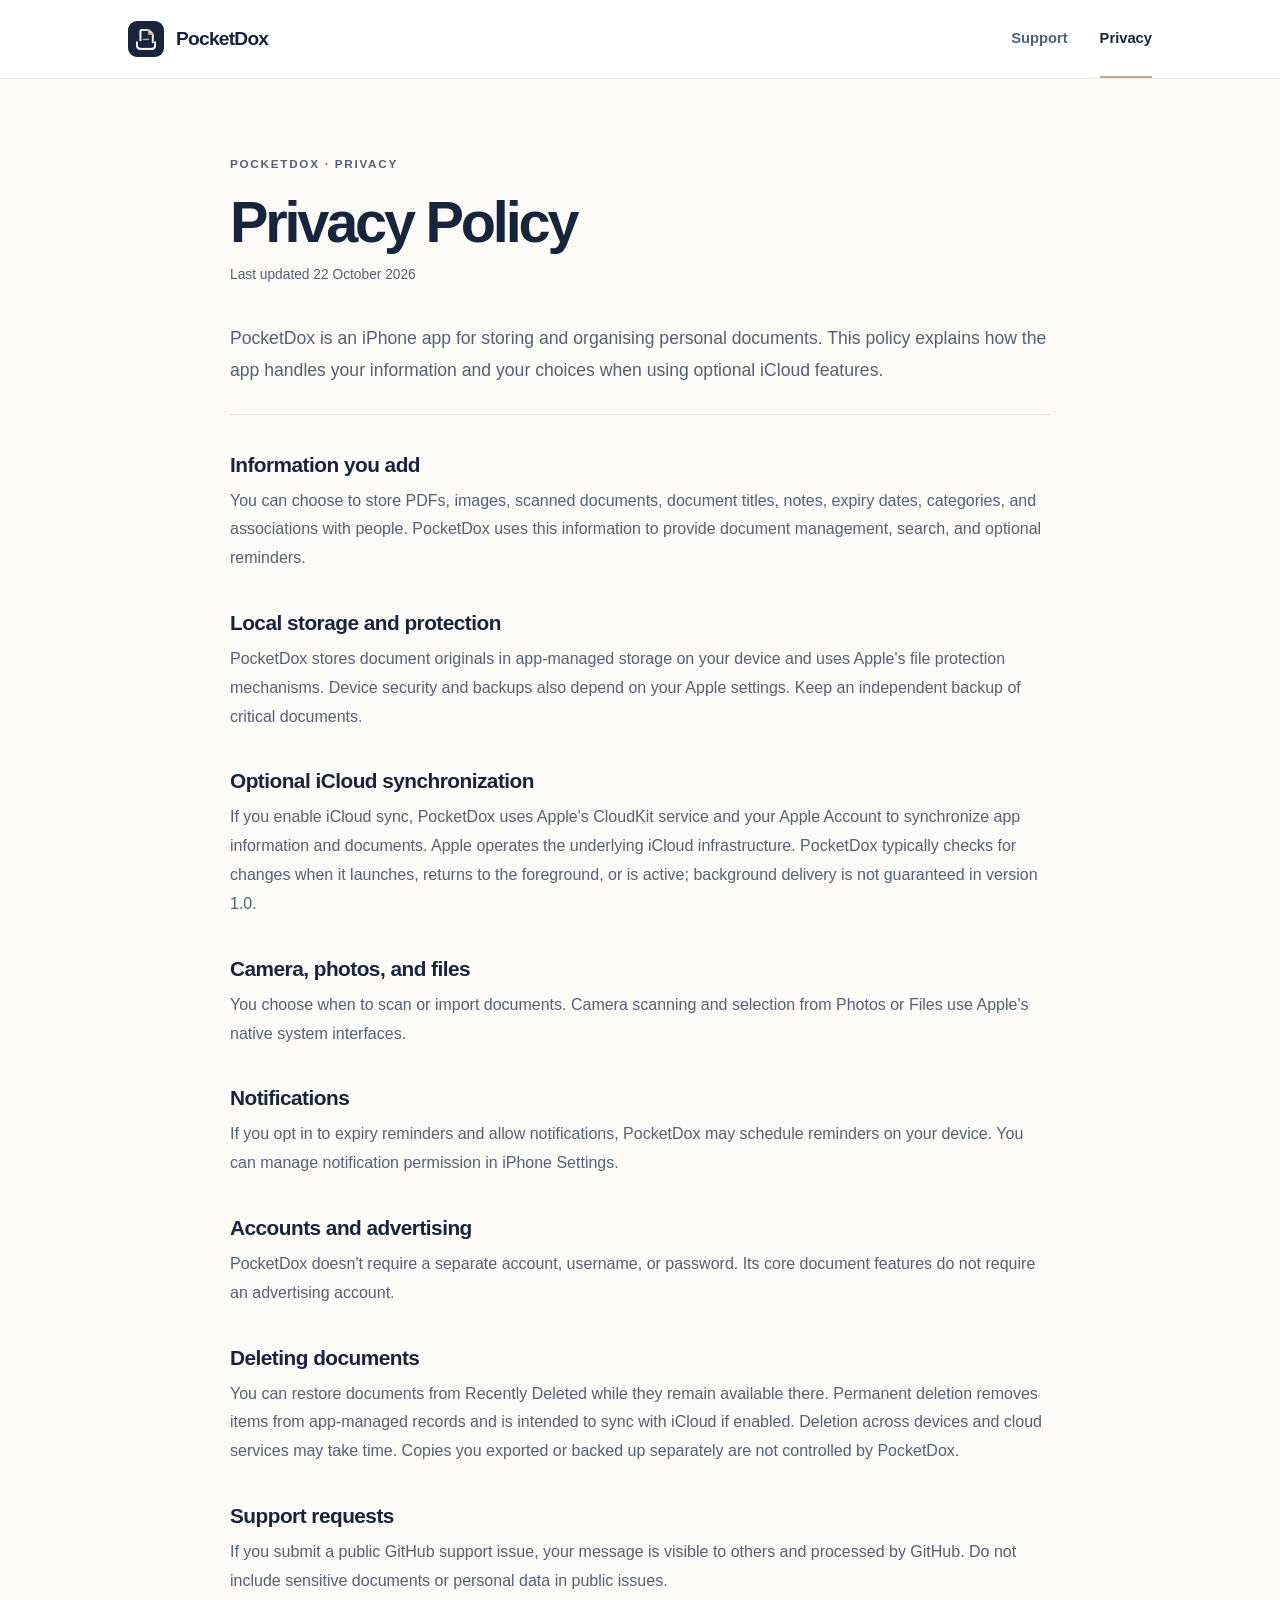
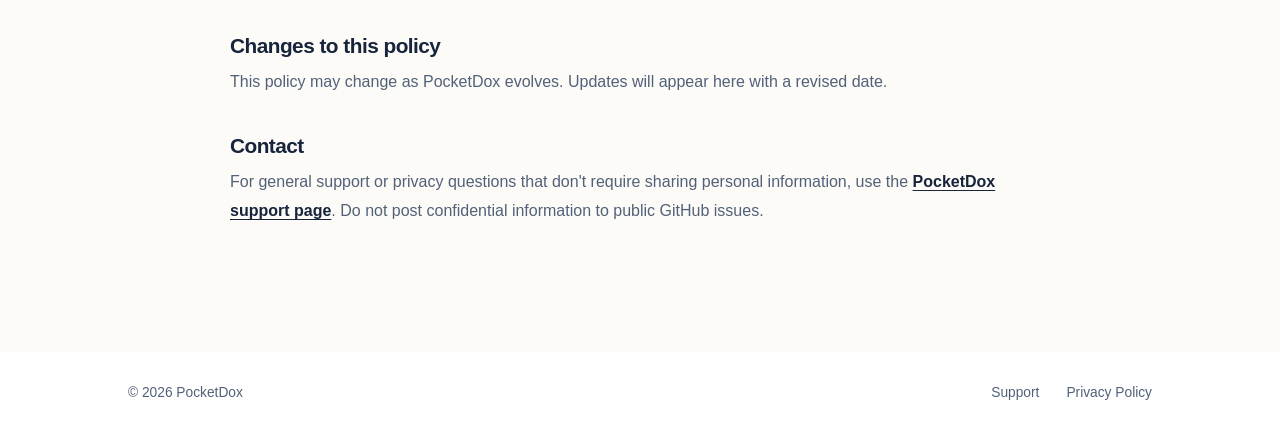
==== commit 41513b40: "fix: load current PocketDox grid stylesheet on privacy.html" ====
--- a/privacy.html
+++ b/privacy.html
@@ -4,7 +4,7 @@
   <meta charset="utf-8"><meta name="viewport" content="width=device-width, initial-scale=1">
   <meta name="theme-color" content="#FCFBF8"><meta name="description" content="How PocketDox handles your documents and optional iCloud sync.">
   <title>Privacy Policy — PocketDox</title>
-  <link rel="icon" type="image/png" href="assets/pocketdox-app-icon.png"><link rel="apple-touch-icon" href="assets/pocketdox-app-icon.png"><link rel="stylesheet" href="style.css">
+  <link rel="icon" type="image/png" href="assets/pocketdox-app-icon.png"><link rel="apple-touch-icon" href="assets/pocketdox-app-icon.png"><link rel="stylesheet" href="style.css?v=20261022-grid">
 </head>
 <body>
 <a class="skip-link" href="#main">Skip to content</a>
--- a/style.css
+++ b/style.css
@@ -1,25 +1,45 @@
-:root{color-scheme:dark;--navy:#101e35;--deep:#0b1526;--gold:#d7bc81;--ivory:#f8f5ec;--muted:#b5bfd0;--line:#334158;font-family:-apple-system,BlinkMacSystemFont,"Segoe UI",sans-serif}*{box-sizing:border-box}html{scroll-behavior:smooth}body{margin:0;background:var(--deep);color:var(--ivory);line-height:1.65}a{color:inherit}.wrap{width:min(1100px,calc(100% - 44px));margin:auto}.top{background:rgba(16,30,53,.94);border-bottom:1px solid var(--line)}.nav,.foot{display:flex;align-items:center;justify-content:space-between;gap:20px}.nav{min-height:82px}.wordmark{text-decoration:none;font-weight:750;font-size:1.25rem;letter-spacing:-.04em}.mark{display:inline-grid;place-items:center;width:34px;height:34px;margin-right:7px;border:1px solid var(--gold);border-radius:10px;color:var(--gold)}nav,.foot div{display:flex;gap:24px}nav a,.foot a{text-decoration:none;color:var(--muted)}nav a:hover,nav a[aria-current=page],.foot a:hover{color:var(--gold)}.hero{padding:108px 0 108px}.eyebrow{font-size:.76rem;letter-spacing:.19em;font-weight:750;color:var(--gold)}h1{font-size:clamp(3rem,7.5vw,6rem);line-height:1.06;letter-spacing:-.065em;margin:22px 0}h1 em{font-style:normal;color:var(--gold)}.lead{font-size:1.2rem;color:var(--muted);max-width:600px}h2{font-size:clamp(1.8rem,3.6vw,2.8rem);line-height:1.18;letter-spacing:-.04em;margin:12px 0 30px}h3{font-size:1.21rem;margin:14px 0 10px;line-height:1.3}.section{padding:60px 0 90px}.grid{display:grid;grid-template-columns:repeat(3,1fr);gap:16px}.panel{background:var(--navy);border:1px solid var(--line);border-radius:18px;padding:30px}.panel p,.split p,.policy p{color:var(--muted)}.number{color:var(--gold);font-size:.82rem;font-weight:750}.action{display:inline-block;margin-top:25px;background:var(--gold);color:var(--deep);padding:13px 20px;text-decoration:none;font-weight:750;border-radius:10px}.action:hover{background:#f0d6a0}.split{display:grid;grid-template-columns:1.15fr 1fr;gap:55px;align-items:center}.split h2{max-width:430px}.textlink{color:var(--gold);font-weight:700}.contact .action{margin-top:8px}.small{font-size:.82rem}.policy{max-width:790px;padding:75px 0 120px}.policy h1{font-size:clamp(2.8rem,6vw,4.6rem)}.policy h2{font-size:1.5rem;margin:36px 0 9px}.policy a{color:var(--gold)}.updated{font-size:.87rem}footer{border-top:1px solid var(--line)}.foot{min-height:95px;color:var(--muted);font-size:.85rem}@media(max-width:800px){.grid{grid-template-columns:repeat(2,1fr)}.split{grid-template-columns:1fr;gap:18px}.hero{padding:76px 0}.section{padding:30px 0 60px}}@media(max-width:520px){.grid{grid-template-columns:1fr}.nav{min-height:70px}nav,.foot div{gap:14px}.foot{padding:22px 0;flex-wrap:wrap}h1{letter-spacing:-.05em}.panel{padding:23px}}@media(prefers-reduced-motion:reduce){html{scroll-behavior:auto}}
-.brand-icon{display:inline-block;vertical-align:middle;border-radius:9px;margin-right:7px}.hero-icon{display:block;border-radius:20px;margin-bottom:24px;box-shadow:0 12px 36px rgba(0,0,0,.2)}
+:root{color-scheme:light dark;--navy:#17243b;--gold:#c5a980;--ink:#17243b;--muted:#526178;--canvas:#fcfbf8;--surface:#fff;--soft:#f7f5f0;--line:#e7e9ec;--btn-text:#fff;font-family:-apple-system,BlinkMacSystemFont,"Segoe UI",Arial,sans-serif;font-synthesis:none}
+*{box-sizing:border-box}html{scroll-behavior:smooth;scroll-padding-top:92px}body{margin:0;background:var(--canvas);color:var(--ink);font-size:16px;line-height:1.65;-webkit-font-smoothing:antialiased}a{color:inherit}button,summary,a{-webkit-tap-highlight-color:transparent}a:focus-visible,summary:focus-visible{outline:3px solid var(--gold);outline-offset:4px;border-radius:4px}.shell{width:min(1024px,calc(100% - 48px));margin-inline:auto}.skip-link{position:absolute;left:16px;top:-100px;z-index:20;padding:8px 14px;background:var(--navy);color:#fff}.skip-link:focus{top:12px}
+.site-header{background:var(--surface);border-bottom:1px solid var(--line)}.header-inner{height:78px;display:flex;align-items:center;justify-content:space-between;gap:24px}.brand{display:inline-flex;align-items:center;gap:12px;text-decoration:none;font-weight:700;font-size:1.2rem;letter-spacing:-.04em}.brand img{display:block;flex-shrink:0;border-radius:9px}.nav{display:flex;align-items:center;gap:32px;height:100%}.nav a{display:inline-flex;align-items:center;height:100%;color:var(--muted);text-decoration:none;font-size:.92rem;font-weight:550;border-bottom:2px solid transparent}.nav a:hover,.nav .current{color:var(--ink)}.nav .current{border-color:var(--gold)}
+.hero{background:var(--soft);border-bottom:1px solid var(--line)}.hero-inner{padding-block:96px 106px}.eyebrow{margin:0;color:#94764d;font-size:.73rem;letter-spacing:.15em;font-weight:750}.hero h1{font-size:clamp(2.7rem,6.2vw,5rem);letter-spacing:-.065em;line-height:1.09;font-weight:730;margin:22px 0 19px}.hero h1 span{color:var(--navy)}.intro{max-width:520px;color:var(--muted);font-size:1.14rem;line-height:1.75;margin:0 0 32px}.primary-link{display:inline-flex;align-items:center;justify-content:center;gap:22px;border-radius:12px;background:var(--navy);color:var(--btn-text);padding:12px 21px;text-decoration:none;font-size:.95rem;font-weight:650;min-height:48px}.primary-link:hover{background:#2a3e5d}
+.help-section{padding-block:86px 104px}.section-top h2{font-size:clamp(1.65rem,3vw,2.3rem);letter-spacing:-.04em;font-weight:700;line-height:1.2;margin:14px 0 8px}.section-description{color:var(--muted);margin:0 0 35px}.faq-list{border-top:1px solid var(--line)}.faq{border-bottom:1px solid var(--line)}.faq summary{cursor:pointer;list-style:none;display:flex;align-items:center;justify-content:space-between;gap:18px;padding:23px 0;min-height:73px;font-weight:620;font-size:1.04rem;line-height:1.4}.faq summary::-webkit-details-marker{display:none}.faq summary:hover{color:#8a6c46}.expand{display:grid;place-items:center;width:30px;height:30px;flex-shrink:0;border:1px solid var(--line);border-radius:50%;font-size:1.3rem;font-weight:400;color:var(--navy)}.expand:before{content:"+"}.faq[open] .expand:before{content:"−"}.faq[open] summary{padding-bottom:9px}.faq>p{max-width:735px;margin:0;padding:0 54px 24px 0;color:var(--muted);line-height:1.75}
+.contact-section{border-top:1px solid var(--line);border-bottom:1px solid var(--line);background:var(--soft)}.contact-inner{display:flex;align-items:center;justify-content:space-between;gap:38px;padding-block:62px}.contact-inner h2{font-size:clamp(1.65rem,3vw,2.25rem);letter-spacing:-.04em;line-height:1.2;margin:10px 0 9px}.contact-inner p:not(.eyebrow){margin:0;color:var(--muted)}.contact-inner .privacy-note{font-size:.83rem;max-width:570px;margin-top:15px!important}.secondary-link{display:inline-flex;align-items:center;justify-content:center;white-space:nowrap;gap:15px;min-height:48px;border-radius:12px;padding:12px 19px;background:var(--surface);border:1px solid #c9cfd7;text-decoration:none;font-size:.94rem;font-weight:650}.secondary-link:hover{border-color:var(--gold)}
+.site-footer{background:var(--surface)}.footer-inner{padding-block:30px;display:flex;align-items:center;justify-content:space-between;gap:20px;color:var(--muted);font-size:.86rem}.footer-links{display:flex;gap:27px}.footer-links a{text-decoration:none}.footer-links a:hover{color:var(--ink)}
+.policy{max-width:820px;padding-block:74px 110px}.policy h1{font-size:clamp(2.35rem,4.5vw,3.6rem);font-weight:730;letter-spacing:-.055em;line-height:1.12;margin:15px 0 8px}.policy .updated{font-size:.86rem;color:var(--muted);margin-bottom:36px}.policy .policy-intro{font-size:1.1rem;color:var(--muted);padding-bottom:27px;border-bottom:1px solid var(--line)}.policy h2{font-size:1.3rem;letter-spacing:-.025em;line-height:1.3;margin:36px 0 9px}.policy p{color:var(--muted);margin:0 0 16px;line-height:1.8}.policy a{color:var(--navy);font-weight:650;text-underline-offset:3px}
+@media(max-width:680px){.shell{width:calc(100% - 40px)}.header-inner{height:68px}.nav{gap:20px}.brand{font-size:1.06rem}.brand img{height:32px;width:32px}.hero-inner{padding-block:68px 76px}.hero h1{font-size:clamp(2.65rem,10vw,4.1rem)}.intro{font-size:1rem;line-height:1.7}.help-section{padding-block:60px 74px}.section-description{margin-bottom:22px}.faq summary{font-size:1rem;padding:20px 0;min-height:67px}.faq>p{padding:0 36px 22px 0}.contact-inner{display:block;padding-block:48px}.secondary-link{margin-top:27px;white-space:normal}.footer-inner{align-items:flex-start;flex-direction:column;padding-block:25px;gap:13px}.policy{padding-block:55px 80px}}
+@media(prefers-color-scheme:dark){:root{--ink:#f7f5f0;--muted:#b8c2d0;--canvas:#0e1522;--surface:#1a2639;--soft:#142033;--line:#344359;--btn-text:#17243b}.eyebrow{color:#dfc69e}.hero h1 span{color:#dfc69e}.primary-link{background:#dfc69e}.primary-link:hover{background:#ebd9bd}.faq summary:hover{color:#dfc69e}.expand{color:#dfc69e}.secondary-link{border-color:#53617a}.policy a{color:#dfc69e}}
+@media(prefers-reduced-motion:reduce){html{scroll-behavior:auto}}
 
-
-/* Refined support experience */
-:root{--deep:#0a1322;--navy:#12223a;--line:#2d3a4f;--gold:#ddc393;--muted:#b8c2d1}
-body{background:radial-gradient(ellipse 80% 480px at 90% 0%,rgba(47,68,97,.26),transparent),var(--deep);-webkit-font-smoothing:antialiased}
-a:focus-visible,summary:focus-visible{outline:2px solid var(--gold);outline-offset:5px;border-radius:5px}
-.skip-link{position:absolute;top:-100px;left:12px;background:var(--gold);color:var(--deep);padding:10px 16px;z-index:30}.skip-link:focus{top:12px}
-.top{position:sticky;top:0;z-index:10;backdrop-filter:blur(18px);-webkit-backdrop-filter:blur(18px);background:rgba(10,19,34,.88)}
-.nav{min-height:76px}.wordmark{display:inline-flex;align-items:center;gap:9px;letter-spacing:-.035em}.brand-icon{margin:0;border-radius:9px}
-nav a{padding:9px 0;font-size:.92rem}nav a[aria-current=page]{border-bottom:1px solid var(--gold)}
-.hero{min-height:530px;padding:90px 0 105px;position:relative;display:flex;align-items:center;justify-content:space-between;gap:50px;isolation:isolate}
-.hero-content{position:relative;z-index:1;max-width:690px}.hero-glow{position:absolute;right:0;top:7%;width:410px;height:410px;border-radius:50%;background:radial-gradient(circle,rgba(215,188,129,.12),transparent 70%);pointer-events:none;z-index:-1}
-.hero h1{font-size:clamp(3.1rem,6.5vw,5.65rem);margin:15px 0 20px}.hero-icon{width:58px;height:58px;border-radius:14px;margin-bottom:25px;box-shadow:0 8px 28px rgba(0,0,0,.22)}
-.hero-decoration{flex:0 0 260px;display:grid;place-items:center;aspect-ratio:1;border-radius:48px;border:1px solid rgba(221,195,147,.13);background:linear-gradient(145deg,rgba(221,195,147,.055),rgba(32,48,72,.12));transform:rotate(-7deg)}
-.hero-decoration img{width:75%;height:auto;border-radius:23%;box-shadow:0 24px 55px rgba(0,0,0,.3)}
-.hero-actions{display:flex;align-items:center;gap:24px;flex-wrap:wrap;margin-top:30px}.hero-actions .action{margin-top:0}.secondary-action{text-decoration:none;color:var(--ivory);font-weight:650}.secondary-action:hover,.textlink:hover{color:var(--gold)}
-.section{padding:65px 0 95px}.help-section{border-top:1px solid var(--line)}.section-heading{display:flex;justify-content:space-between;align-items:end;gap:20px;margin-bottom:33px}.section-heading h2{margin-bottom:10px}.section-intro{color:var(--muted);margin:0}.section-count{font-size:.7rem;letter-spacing:.14em;color:var(--muted);white-space:nowrap;padding-bottom:6px}
-.faq-list{border-top:1px solid var(--line)}.faq-item{border-bottom:1px solid var(--line)}.faq-item summary{list-style:none;display:flex;align-items:center;justify-content:space-between;gap:22px;cursor:pointer;padding:23px 4px}.faq-item summary::-webkit-details-marker{display:none}.faq-title{display:flex;align-items:center;gap:25px}.faq-category{min-width:145px;font-size:.75rem;letter-spacing:.08em;text-transform:uppercase;color:var(--gold)}.faq-title strong{font-size:1.13rem;letter-spacing:-.01em;font-weight:620}.faq-toggle{width:31px;height:31px;flex-shrink:0;border:1px solid var(--line);border-radius:50%;display:grid;place-items:center;color:var(--gold)}.faq-toggle:before{content:"+";font-size:1.35rem;line-height:1}.faq-item[open] .faq-toggle:before{content:"−"}.faq-item[open] summary{padding-bottom:10px}.faq-answer{padding:0 58px 22px 170px;max-width:850px}.faq-answer p{margin:0;color:var(--muted);line-height:1.8}
-.split{border-top:1px solid var(--line);gap:85px}.split>div:first-child p:not(.eyebrow){max-width:490px}.contact{position:relative;background:linear-gradient(145deg,#192b44,#111f34);padding:38px}.contact-symbol{position:absolute;right:30px;top:24px;color:var(--gold);font-size:2rem}.contact h3{font-size:1.7rem;letter-spacing:-.035em}.contact .small{border-top:1px solid var(--line);padding-top:18px;margin-top:25px}.contact .small strong{color:var(--ivory)}
-.policy{line-height:1.85}.policy>p:first-of-type{margin-top:0}.policy h2{scroll-margin-top:110px}.policy h1{margin-bottom:10px}.policy .updated{color:var(--gold)}
-@media(max-width:900px){.hero-decoration{flex-basis:190px}.split{gap:36px}.faq-category{min-width:120px}.faq-answer{padding-left:145px}}
-@media(max-width:650px){.hero{min-height:0;padding:64px 0 75px}.hero-decoration,.hero-glow{display:none}.hero h1{font-size:clamp(3rem,12vw,4.6rem)}.hero-icon{margin-bottom:22px}.hero-actions{gap:20px}.section{padding:52px 0 70px}.section-heading{align-items:start}.section-count{display:none}.faq-item summary{padding:20px 2px}.faq-title{display:block}.faq-category{display:block;margin-bottom:4px;font-size:.68rem}.faq-title strong{font-size:1.03rem}.faq-answer{padding:0 35px 22px 2px}.split{gap:26px}.contact{padding:28px}.nav{min-height:68px}.wordmark{font-size:1.13rem}.brand-icon{width:33px;height:33px}}
-@media(prefers-reduced-motion:no-preference){.action,.secondary-action,.textlink{transition:background .2s,color .2s,transform .2s}.action:hover{transform:translateY(-2px)}}
+/* Responsive editorial gallery — every preview appears in the page flow, never in a carousel. */
+.showcase-section{color:#17243b;background:radial-gradient(ellipse 32% 40% at 100% 0%,rgba(209,180,132,.17),transparent 95%),linear-gradient(180deg,#fffefa 0%,#f8f6f1 100%);border-bottom:1px solid #e9e4da}
+.showcase-inner{padding-block:88px 88px}
+.showcase-heading{display:flex;justify-content:space-between;align-items:end;gap:50px;margin-bottom:40px}
+.showcase-heading h2{font-size:clamp(2.05rem,4vw,3.3rem);font-weight:730;letter-spacing:-.055em;line-height:1.13;margin:15px 0 0}
+.showcase-heading h2 span{color:#987a54}
+.showcase-intro{font-size:1.03rem;color:#59677a;line-height:1.75;max-width:310px;margin:0 0 3px}
+.showcase-gallery{display:grid;grid-template-columns:repeat(6,minmax(0,1fr));column-gap:24px;row-gap:42px;align-items:start}
+.showcase-card{grid-column:span 2;min-width:0;margin:0}
+.showcase-card:nth-child(4){grid-column:2 / span 2}
+.showcase-card:nth-child(5){grid-column:4 / span 2}
+.showcase-image{overflow:hidden;border-radius:24px;background:#fff;border:1px solid #e8e2d7;box-shadow:0 12px 28px rgba(24,35,57,.085),0 2px 8px rgba(24,35,57,.025);transition:transform .2s ease,box-shadow .2s ease}
+.showcase-image img{display:block;width:100%;height:auto;aspect-ratio:520/1128}
+.showcase-card:hover .showcase-image{transform:translateY(-3px);box-shadow:0 16px 36px rgba(24,35,57,.13)}
+.showcase-card figcaption{display:flex;align-items:center;gap:13px;padding:16px 5px 0;color:#17243b;font-size:.95rem;font-weight:650;letter-spacing:-.015em}
+.showcase-number{font-size:.75rem;font-weight:750;letter-spacing:.1em;color:#aa8a5d}
+.showcase-note{margin:35px 0 0;color:#6a7586;font-size:.82rem;line-height:1.5;text-align:center}
+@media(max-width:860px){
+  .showcase-gallery{grid-template-columns:repeat(2,minmax(0,1fr));column-gap:22px;row-gap:36px}
+  .showcase-card,.showcase-card:nth-child(4){grid-column:auto}
+  .showcase-card:nth-child(5){grid-column:1 / -1;justify-self:center;width:min(100%,350px)}
+}
+@media(max-width:680px){
+  .showcase-inner{padding-block:65px 66px}
+  .showcase-heading{display:block;margin-bottom:32px}
+  .showcase-heading h2{font-size:clamp(2rem,7vw,2.75rem)}
+  .showcase-intro{max-width:510px;margin-top:18px;font-size:.99rem}
+  .showcase-gallery{grid-template-columns:minmax(0,1fr);row-gap:34px;justify-items:center}
+  .showcase-card,.showcase-card:nth-child(4),.showcase-card:nth-child(5){grid-column:1;width:min(100%,390px)}
+  .showcase-image{border-radius:20px}
+  .showcase-note{margin-top:31px;font-size:.79rem}
+}
+@media(prefers-reduced-motion:reduce){.showcase-image{transition:none}.showcase-card:hover .showcase-image{transform:none}}
